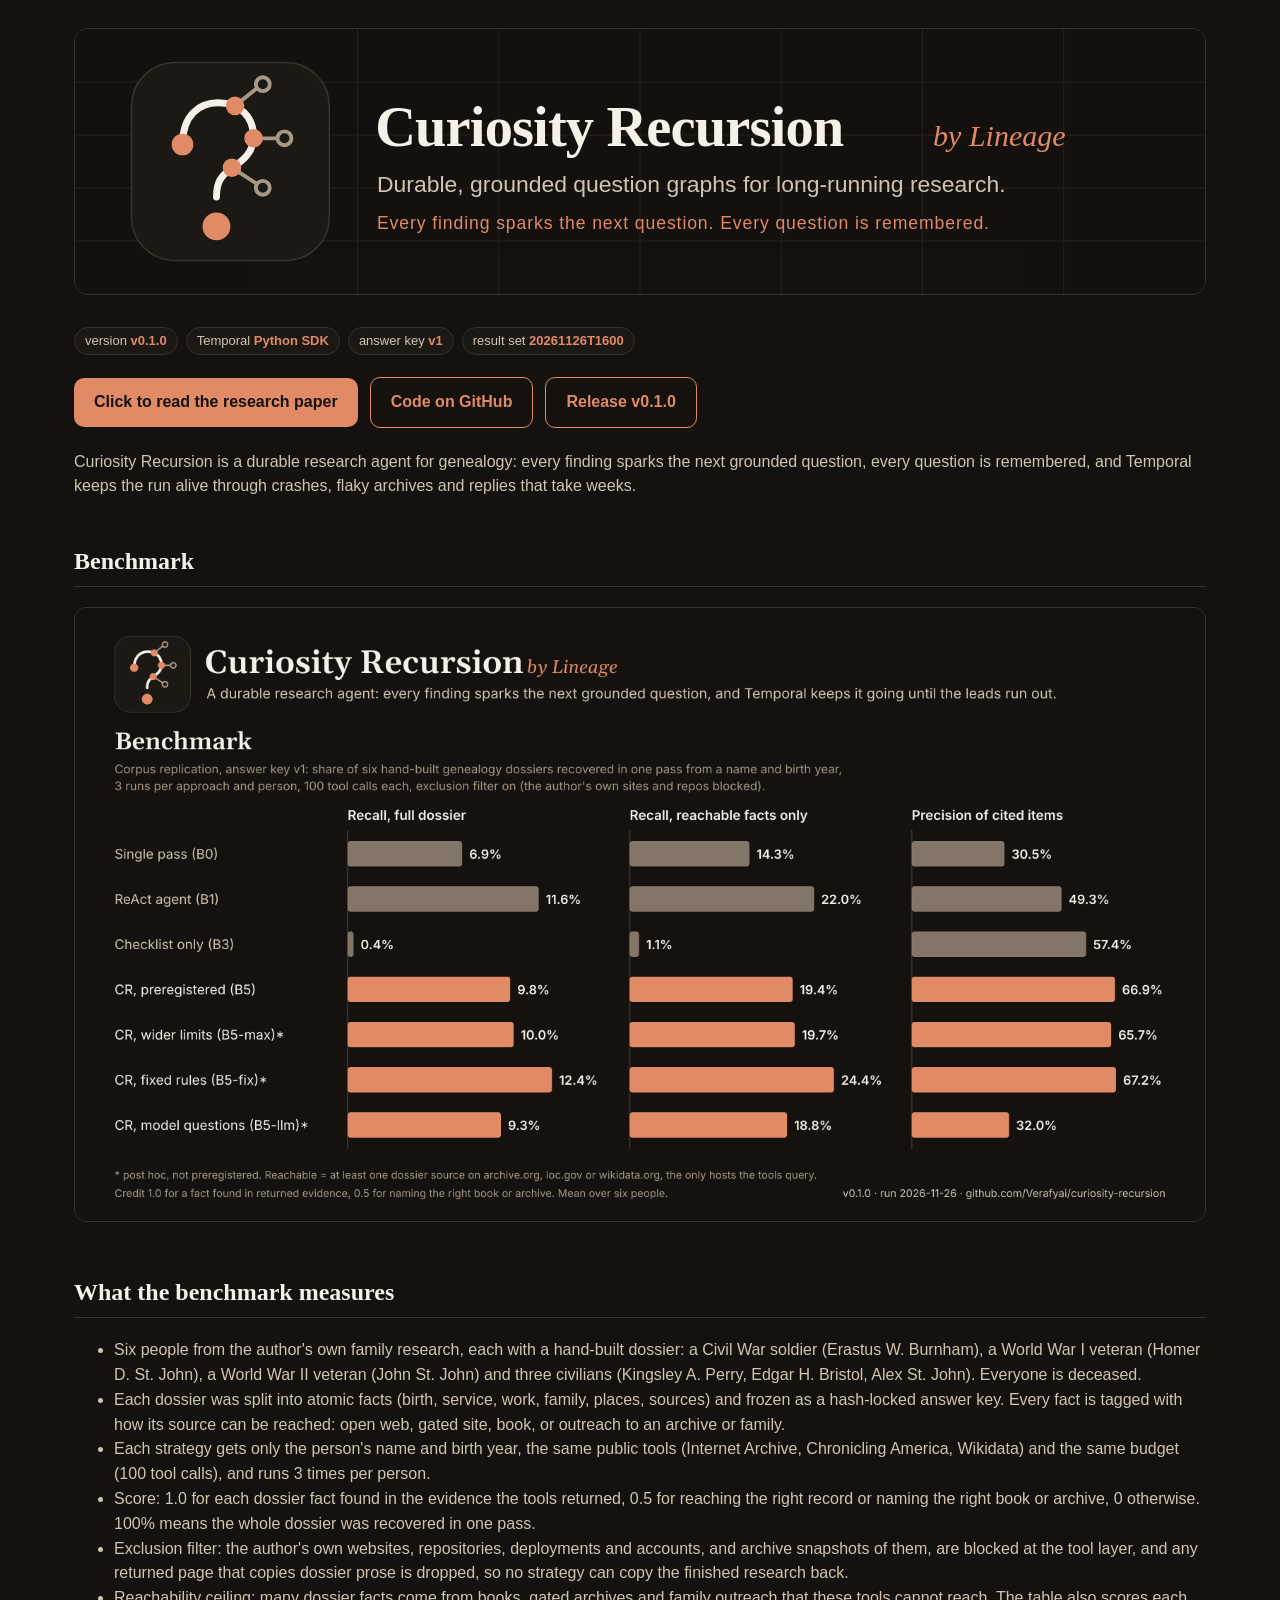
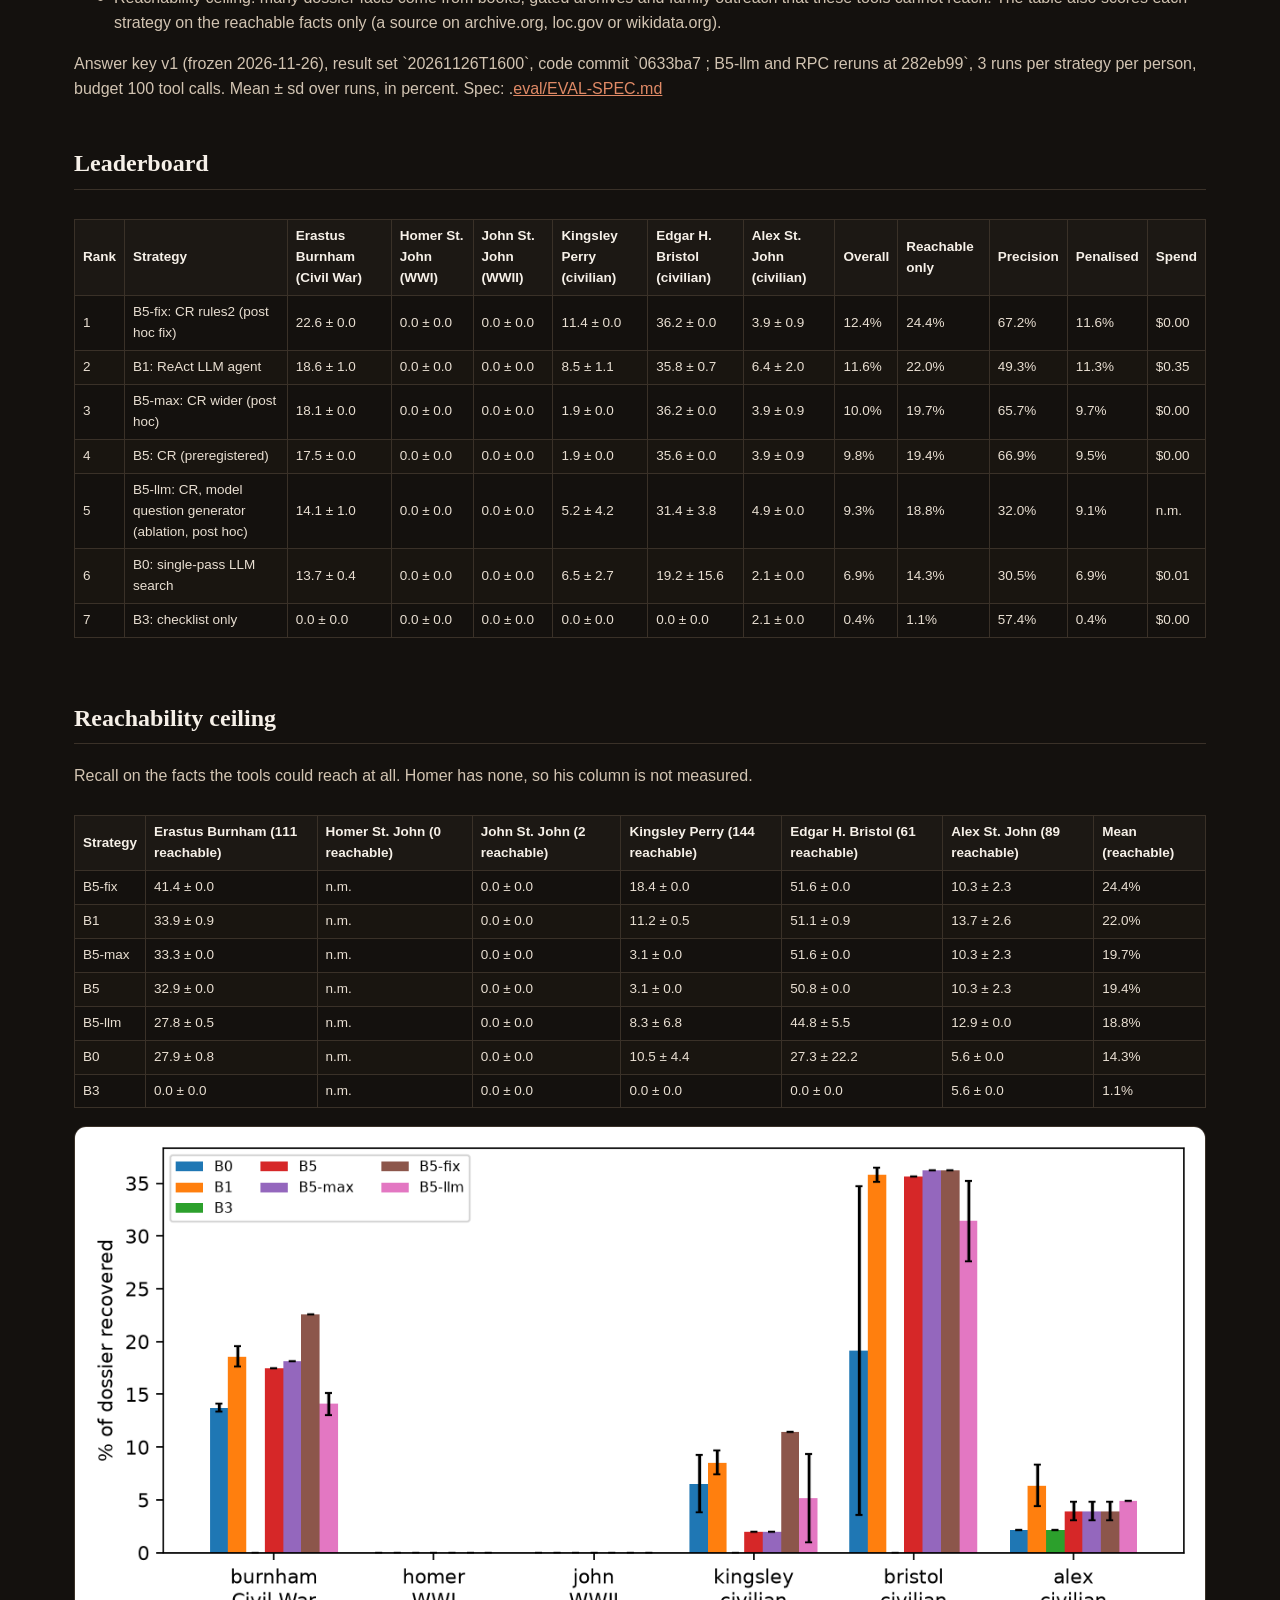
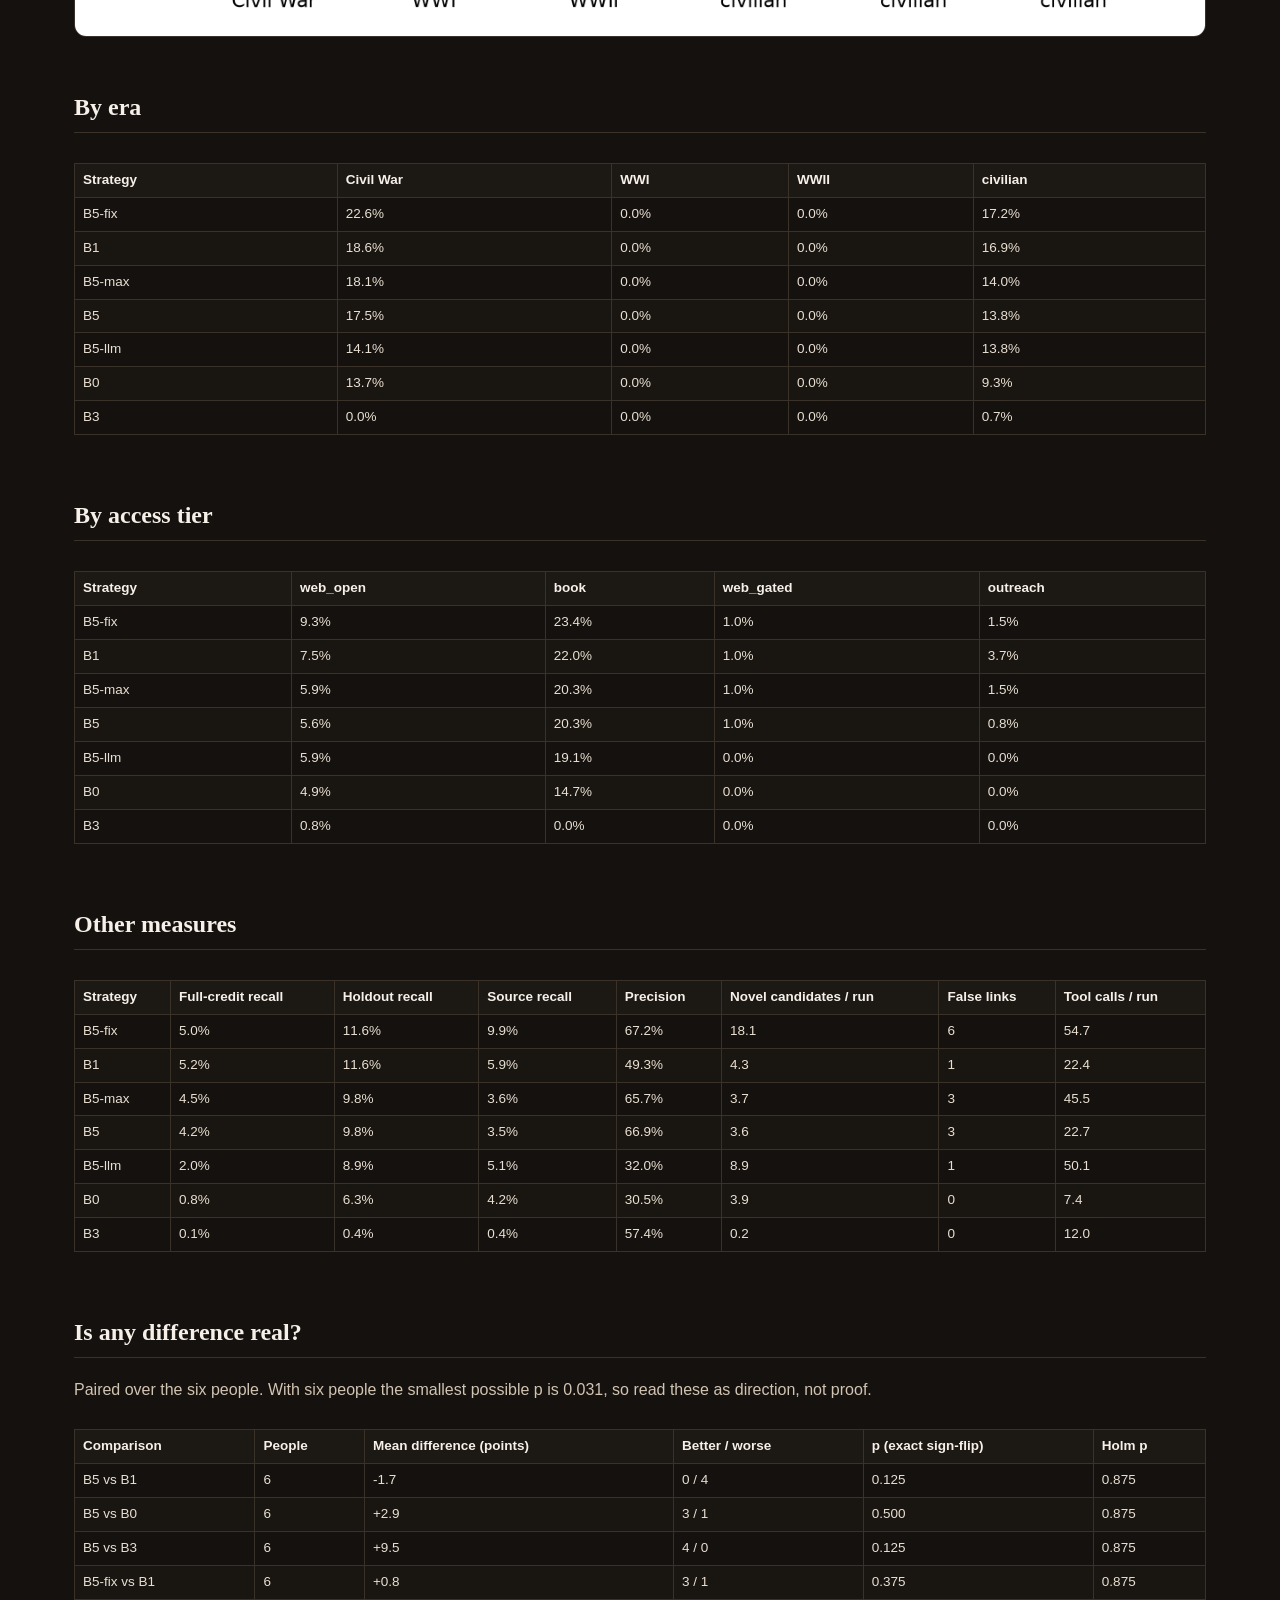
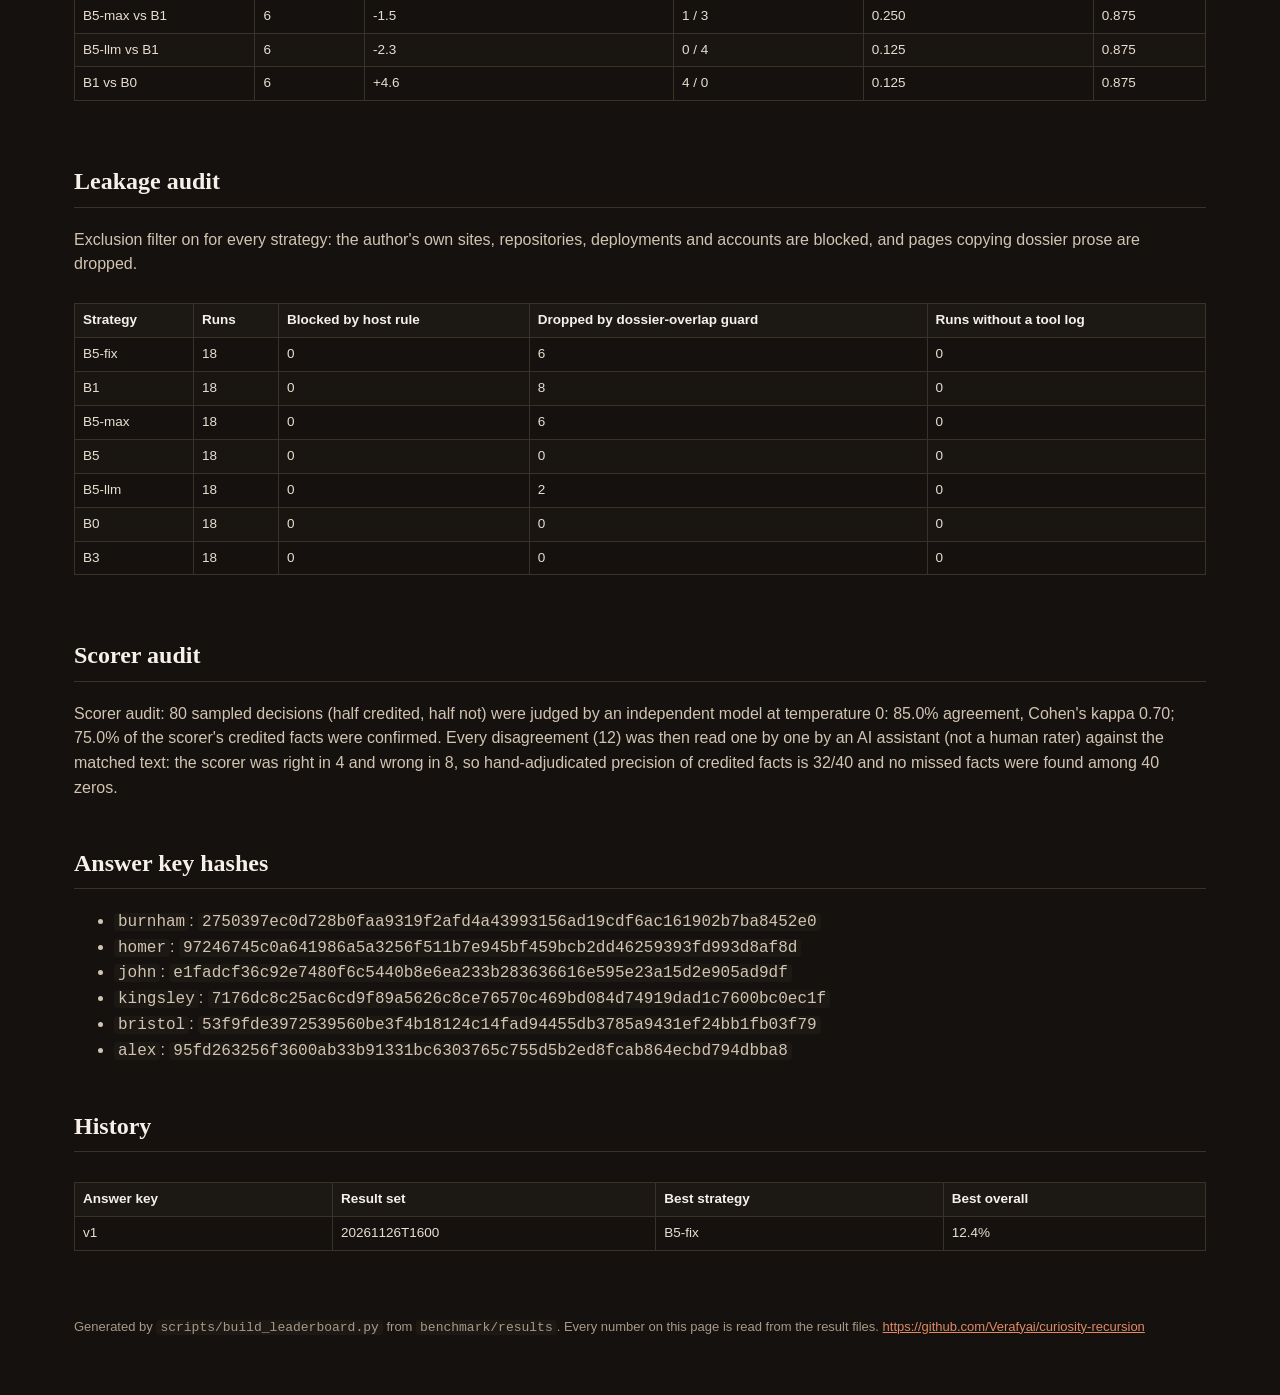
==== benchmark/index.html @ 4eb4b85d "v0.1.0: corpus replication benchmark, strategies, leaderboard with branded snapshot, paper v0.1.0 wi" ====
<!doctype html><html lang='en'><head><meta charset='utf-8'><meta name='viewport' content='width=device-width,initial-scale=1'><title>Curiosity Recursion by Lineage: benchmark v0.1.0</title><style>*{box-sizing:border-box}body{margin:0;font:16px/1.55 Inter,-apple-system,'Segoe UI',Helvetica,Arial,sans-serif;background:#14110e;color:#f6f0e8}.wrap{max-width:1180px;margin:0 auto;padding:0 24px 64px}header{padding:28px 0 8px}header img{width:100%;border-radius:14px;border:1px solid #3a3128}.badges{display:flex;gap:8px;flex-wrap:wrap;margin:16px 0}.badge{font-size:13px;padding:3px 10px;border-radius:999px;border:1px solid #3a3128;color:#d2c4b2;background:#1c1814}.badge b{color:#e08a66}.cta{display:inline-block;margin:6px 12px 6px 0;padding:12px 20px;border-radius:10px;background:#e08a66;color:#14110e;font-weight:700;text-decoration:none}.cta.alt{background:transparent;color:#e08a66;border:1px solid #e08a66}h1,h2{font-family:Georgia,'IBM Plex Serif',serif;font-weight:600}h2{margin-top:44px;border-bottom:1px solid #3a3128;padding-bottom:6px}a{color:#e08a66}p,li{color:#d2c4b2}table{border-collapse:collapse;width:100%;margin:10px 0 18px;font-size:13.5px}th,td{border:1px solid #3a3128;padding:6px 8px;text-align:left}th{background:#1c1814;color:#f6f0e8}td{color:#e9dfd2}tr:nth-child(even) td{background:#191510}img.full{width:100%;border-radius:12px;border:1px solid #3a3128;background:#fff}img.snap{width:100%;border-radius:12px;border:1px solid #3a3128}code{background:#1c1814;padding:0 4px;border-radius:4px}.scroll{overflow-x:auto}footer{margin-top:48px;color:#a89886;font-size:13px}</style></head><body><div class='wrap'><header><img src='../docs/images/banner.svg' alt='Curiosity Recursion by Lineage'></header><div class='badges'><span class='badge'>version <b>v0.1.0</b></span><span class='badge'>Temporal <b>Python SDK</b></span><span class='badge'>answer key <b>v1</b></span><span class='badge'>result set <b>20261126T1600</b></span></div><p><a class='cta' href='../paper/main.pdf'>Click to read the research paper</a><a class='cta alt' href='https://github.com/Verafyai/curiosity-recursion'>Code on GitHub</a><a class='cta alt' href='https://github.com/Verafyai/curiosity-recursion/releases/tag/v0.1.0'>Release v0.1.0</a></p><p>Curiosity Recursion is a durable research agent for genealogy: every finding sparks the next grounded question, every question is remembered, and Temporal keeps the run alive through crashes, flaky archives and replies that take weeks.</p><h2>Benchmark</h2><img class='snap' src='assets/snapshot.png' alt='Benchmark snapshot'><h2>What the benchmark measures</h2><ul><li>Six people from the author&#x27;s own family research, each with a hand-built dossier: a Civil War soldier (Erastus W. Burnham), a World War I veteran (Homer D. St. John), a World War II veteran (John St. John) and three civilians (Kingsley A. Perry, Edgar H. Bristol, Alex St. John). Everyone is deceased.</li><li>Each dossier was split into atomic facts (birth, service, work, family, places, sources) and frozen as a hash-locked answer key. Every fact is tagged with how its source can be reached: open web, gated site, book, or outreach to an archive or family.</li><li>Each strategy gets only the person&#x27;s name and birth year, the same public tools (Internet Archive, Chronicling America, Wikidata) and the same budget (100 tool calls), and runs 3 times per person.</li><li>Score: 1.0 for each dossier fact found in the evidence the tools returned, 0.5 for reaching the right record or naming the right book or archive, 0 otherwise. 100% means the whole dossier was recovered in one pass.</li><li>Exclusion filter: the author&#x27;s own websites, repositories, deployments and accounts, and archive snapshots of them, are blocked at the tool layer, and any returned page that copies dossier prose is dropped, so no strategy can copy the finished research back.</li><li>Reachability ceiling: many dossier facts come from books, gated archives and family outreach that these tools cannot reach. The table also scores each strategy on the reachable facts only (a source on archive.org, loc.gov or wikidata.org).</li></ul><p>Answer key v1 (frozen 2026-11-26), result set `20261126T1600`, code commit `0633ba7 ; B5-llm and RPC reruns at 282eb99`, 3 runs per strategy per person, budget 100 tool calls. Mean ± sd over runs, in percent. Spec: .<a href='https://github.com/Verafyai/curiosity-recursion/blob/master/eval/EVAL-SPEC.md'>eval/EVAL-SPEC.md</a></p><h2>Leaderboard</h2><div class='scroll'><table><thead><tr><th>Rank</th><th>Strategy</th><th>Erastus Burnham (Civil War)</th><th>Homer St. John (WWI)</th><th>John St. John (WWII)</th><th>Kingsley Perry (civilian)</th><th>Edgar H. Bristol (civilian)</th><th>Alex St. John (civilian)</th><th>Overall</th><th>Reachable only</th><th>Precision</th><th>Penalised</th><th>Spend</th></tr></thead><tbody><tr><td>1</td><td>B5-fix: CR rules2 (post hoc fix)</td><td>22.6 ± 0.0</td><td>0.0 ± 0.0</td><td>0.0 ± 0.0</td><td>11.4 ± 0.0</td><td>36.2 ± 0.0</td><td>3.9 ± 0.9</td><td>12.4%</td><td>24.4%</td><td>67.2%</td><td>11.6%</td><td>$0.00</td></tr><tr><td>2</td><td>B1: ReAct LLM agent</td><td>18.6 ± 1.0</td><td>0.0 ± 0.0</td><td>0.0 ± 0.0</td><td>8.5 ± 1.1</td><td>35.8 ± 0.7</td><td>6.4 ± 2.0</td><td>11.6%</td><td>22.0%</td><td>49.3%</td><td>11.3%</td><td>$0.35</td></tr><tr><td>3</td><td>B5-max: CR wider (post hoc)</td><td>18.1 ± 0.0</td><td>0.0 ± 0.0</td><td>0.0 ± 0.0</td><td>1.9 ± 0.0</td><td>36.2 ± 0.0</td><td>3.9 ± 0.9</td><td>10.0%</td><td>19.7%</td><td>65.7%</td><td>9.7%</td><td>$0.00</td></tr><tr><td>4</td><td>B5: CR (preregistered)</td><td>17.5 ± 0.0</td><td>0.0 ± 0.0</td><td>0.0 ± 0.0</td><td>1.9 ± 0.0</td><td>35.6 ± 0.0</td><td>3.9 ± 0.9</td><td>9.8%</td><td>19.4%</td><td>66.9%</td><td>9.5%</td><td>$0.00</td></tr><tr><td>5</td><td>B5-llm: CR, model question generator (ablation, post hoc)</td><td>14.1 ± 1.0</td><td>0.0 ± 0.0</td><td>0.0 ± 0.0</td><td>5.2 ± 4.2</td><td>31.4 ± 3.8</td><td>4.9 ± 0.0</td><td>9.3%</td><td>18.8%</td><td>32.0%</td><td>9.1%</td><td>n.m.</td></tr><tr><td>6</td><td>B0: single-pass LLM search</td><td>13.7 ± 0.4</td><td>0.0 ± 0.0</td><td>0.0 ± 0.0</td><td>6.5 ± 2.7</td><td>19.2 ± 15.6</td><td>2.1 ± 0.0</td><td>6.9%</td><td>14.3%</td><td>30.5%</td><td>6.9%</td><td>$0.01</td></tr><tr><td>7</td><td>B3: checklist only</td><td>0.0 ± 0.0</td><td>0.0 ± 0.0</td><td>0.0 ± 0.0</td><td>0.0 ± 0.0</td><td>0.0 ± 0.0</td><td>2.1 ± 0.0</td><td>0.4%</td><td>1.1%</td><td>57.4%</td><td>0.4%</td><td>$0.00</td></tr></tbody></table></div><h2>Reachability ceiling</h2><p>Recall on the facts the tools could reach at all. Homer has none, so his column is not measured.</p><div class='scroll'><table><thead><tr><th>Strategy</th><th>Erastus Burnham (111 reachable)</th><th>Homer St. John (0 reachable)</th><th>John St. John (2 reachable)</th><th>Kingsley Perry (144 reachable)</th><th>Edgar H. Bristol (61 reachable)</th><th>Alex St. John (89 reachable)</th><th>Mean (reachable)</th></tr></thead><tbody><tr><td>B5-fix</td><td>41.4 ± 0.0</td><td>n.m.</td><td>0.0 ± 0.0</td><td>18.4 ± 0.0</td><td>51.6 ± 0.0</td><td>10.3 ± 2.3</td><td>24.4%</td></tr><tr><td>B1</td><td>33.9 ± 0.9</td><td>n.m.</td><td>0.0 ± 0.0</td><td>11.2 ± 0.5</td><td>51.1 ± 0.9</td><td>13.7 ± 2.6</td><td>22.0%</td></tr><tr><td>B5-max</td><td>33.3 ± 0.0</td><td>n.m.</td><td>0.0 ± 0.0</td><td>3.1 ± 0.0</td><td>51.6 ± 0.0</td><td>10.3 ± 2.3</td><td>19.7%</td></tr><tr><td>B5</td><td>32.9 ± 0.0</td><td>n.m.</td><td>0.0 ± 0.0</td><td>3.1 ± 0.0</td><td>50.8 ± 0.0</td><td>10.3 ± 2.3</td><td>19.4%</td></tr><tr><td>B5-llm</td><td>27.8 ± 0.5</td><td>n.m.</td><td>0.0 ± 0.0</td><td>8.3 ± 6.8</td><td>44.8 ± 5.5</td><td>12.9 ± 0.0</td><td>18.8%</td></tr><tr><td>B0</td><td>27.9 ± 0.8</td><td>n.m.</td><td>0.0 ± 0.0</td><td>10.5 ± 4.4</td><td>27.3 ± 22.2</td><td>5.6 ± 0.0</td><td>14.3%</td></tr><tr><td>B3</td><td>0.0 ± 0.0</td><td>n.m.</td><td>0.0 ± 0.0</td><td>0.0 ± 0.0</td><td>0.0 ± 0.0</td><td>5.6 ± 0.0</td><td>1.1%</td></tr></tbody></table></div><img class='full' src='assets/corpus-recall.png' alt='recall per person'><h2>By era</h2><div class='scroll'><table><thead><tr><th>Strategy</th><th>Civil War</th><th>WWI</th><th>WWII</th><th>civilian</th></tr></thead><tbody><tr><td>B5-fix</td><td>22.6%</td><td>0.0%</td><td>0.0%</td><td>17.2%</td></tr><tr><td>B1</td><td>18.6%</td><td>0.0%</td><td>0.0%</td><td>16.9%</td></tr><tr><td>B5-max</td><td>18.1%</td><td>0.0%</td><td>0.0%</td><td>14.0%</td></tr><tr><td>B5</td><td>17.5%</td><td>0.0%</td><td>0.0%</td><td>13.8%</td></tr><tr><td>B5-llm</td><td>14.1%</td><td>0.0%</td><td>0.0%</td><td>13.8%</td></tr><tr><td>B0</td><td>13.7%</td><td>0.0%</td><td>0.0%</td><td>9.3%</td></tr><tr><td>B3</td><td>0.0%</td><td>0.0%</td><td>0.0%</td><td>0.7%</td></tr></tbody></table></div><h2>By access tier</h2><div class='scroll'><table><thead><tr><th>Strategy</th><th>web_open</th><th>book</th><th>web_gated</th><th>outreach</th></tr></thead><tbody><tr><td>B5-fix</td><td>9.3%</td><td>23.4%</td><td>1.0%</td><td>1.5%</td></tr><tr><td>B1</td><td>7.5%</td><td>22.0%</td><td>1.0%</td><td>3.7%</td></tr><tr><td>B5-max</td><td>5.9%</td><td>20.3%</td><td>1.0%</td><td>1.5%</td></tr><tr><td>B5</td><td>5.6%</td><td>20.3%</td><td>1.0%</td><td>0.8%</td></tr><tr><td>B5-llm</td><td>5.9%</td><td>19.1%</td><td>0.0%</td><td>0.0%</td></tr><tr><td>B0</td><td>4.9%</td><td>14.7%</td><td>0.0%</td><td>0.0%</td></tr><tr><td>B3</td><td>0.8%</td><td>0.0%</td><td>0.0%</td><td>0.0%</td></tr></tbody></table></div><h2>Other measures</h2><div class='scroll'><table><thead><tr><th>Strategy</th><th>Full-credit recall</th><th>Holdout recall</th><th>Source recall</th><th>Precision</th><th>Novel candidates / run</th><th>False links</th><th>Tool calls / run</th></tr></thead><tbody><tr><td>B5-fix</td><td>5.0%</td><td>11.6%</td><td>9.9%</td><td>67.2%</td><td>18.1</td><td>6</td><td>54.7</td></tr><tr><td>B1</td><td>5.2%</td><td>11.6%</td><td>5.9%</td><td>49.3%</td><td>4.3</td><td>1</td><td>22.4</td></tr><tr><td>B5-max</td><td>4.5%</td><td>9.8%</td><td>3.6%</td><td>65.7%</td><td>3.7</td><td>3</td><td>45.5</td></tr><tr><td>B5</td><td>4.2%</td><td>9.8%</td><td>3.5%</td><td>66.9%</td><td>3.6</td><td>3</td><td>22.7</td></tr><tr><td>B5-llm</td><td>2.0%</td><td>8.9%</td><td>5.1%</td><td>32.0%</td><td>8.9</td><td>1</td><td>50.1</td></tr><tr><td>B0</td><td>0.8%</td><td>6.3%</td><td>4.2%</td><td>30.5%</td><td>3.9</td><td>0</td><td>7.4</td></tr><tr><td>B3</td><td>0.1%</td><td>0.4%</td><td>0.4%</td><td>57.4%</td><td>0.2</td><td>0</td><td>12.0</td></tr></tbody></table></div><h2>Is any difference real?</h2><p>Paired over the six people. With six people the smallest possible p is 0.031, so read these as direction, not proof.</p><div class='scroll'><table><thead><tr><th>Comparison</th><th>People</th><th>Mean difference (points)</th><th>Better / worse</th><th>p (exact sign-flip)</th><th>Holm p</th></tr></thead><tbody><tr><td>B5 vs B1</td><td>6</td><td>-1.7</td><td>0 / 4</td><td>0.125</td><td>0.875</td></tr><tr><td>B5 vs B0</td><td>6</td><td>+2.9</td><td>3 / 1</td><td>0.500</td><td>0.875</td></tr><tr><td>B5 vs B3</td><td>6</td><td>+9.5</td><td>4 / 0</td><td>0.125</td><td>0.875</td></tr><tr><td>B5-fix vs B1</td><td>6</td><td>+0.8</td><td>3 / 1</td><td>0.375</td><td>0.875</td></tr><tr><td>B5-max vs B1</td><td>6</td><td>-1.5</td><td>1 / 3</td><td>0.250</td><td>0.875</td></tr><tr><td>B5-llm vs B1</td><td>6</td><td>-2.3</td><td>0 / 4</td><td>0.125</td><td>0.875</td></tr><tr><td>B1 vs B0</td><td>6</td><td>+4.6</td><td>4 / 0</td><td>0.125</td><td>0.875</td></tr></tbody></table></div><h2>Leakage audit</h2><p>Exclusion filter on for every strategy: the author's own sites, repositories, deployments and accounts are blocked, and pages copying dossier prose are dropped.</p><div class='scroll'><table><thead><tr><th>Strategy</th><th>Runs</th><th>Blocked by host rule</th><th>Dropped by dossier-overlap guard</th><th>Runs without a tool log</th></tr></thead><tbody><tr><td>B5-fix</td><td>18</td><td>0</td><td>6</td><td>0</td></tr><tr><td>B1</td><td>18</td><td>0</td><td>8</td><td>0</td></tr><tr><td>B5-max</td><td>18</td><td>0</td><td>6</td><td>0</td></tr><tr><td>B5</td><td>18</td><td>0</td><td>0</td><td>0</td></tr><tr><td>B5-llm</td><td>18</td><td>0</td><td>2</td><td>0</td></tr><tr><td>B0</td><td>18</td><td>0</td><td>0</td><td>0</td></tr><tr><td>B3</td><td>18</td><td>0</td><td>0</td><td>0</td></tr></tbody></table></div><h2>Scorer audit</h2><p>Scorer audit: 80 sampled decisions (half credited, half not) were judged by an independent model at temperature 0: 85.0% agreement, Cohen&#x27;s kappa 0.70; 75.0% of the scorer&#x27;s credited facts were confirmed. Every disagreement (12) was then read one by one by an AI assistant (not a human rater) against the matched text: the scorer was right in 4 and wrong in 8, so hand-adjudicated precision of credited facts is 32/40 and no missed facts were found among 40 zeros.</p><h2>Answer key hashes</h2><ul><li><code>burnham</code>: <code>2750397ec0d728b0faa9319f2afd4a43993156ad19cdf6ac161902b7ba8452e0</code></li><li><code>homer</code>: <code>97246745c0a641986a5a3256f511b7e945bf459bcb2dd46259393fd993d8af8d</code></li><li><code>john</code>: <code>e1fadcf36c92e7480f6c5440b8e6ea233b283636616e595e23a15d2e905ad9df</code></li><li><code>kingsley</code>: <code>7176dc8c25ac6cd9f89a5626c8ce76570c469bd084d74919dad1c7600bc0ec1f</code></li><li><code>bristol</code>: <code>53f9fde3972539560be3f4b18124c14fad94455db3785a9431ef24bb1fb03f79</code></li><li><code>alex</code>: <code>95fd263256f3600ab33b91331bc6303765c755d5b2ed8fcab864ecbd794dbba8</code></li></ul><h2>History</h2><div class='scroll'><table><thead><tr><th>Answer key</th><th>Result set</th><th>Best strategy</th><th>Best overall</th></tr></thead><tbody><tr><td>v1</td><td>20261126T1600</td><td>B5-fix</td><td>12.4%</td></tr></tbody></table></div><footer>Generated by <code>scripts/build_leaderboard.py</code> from <code>benchmark/results</code>. Every number on this page is read from the result files. <a href='https://github.com/Verafyai/curiosity-recursion'>https://github.com/Verafyai/curiosity-recursion</a></footer></div></body></html>
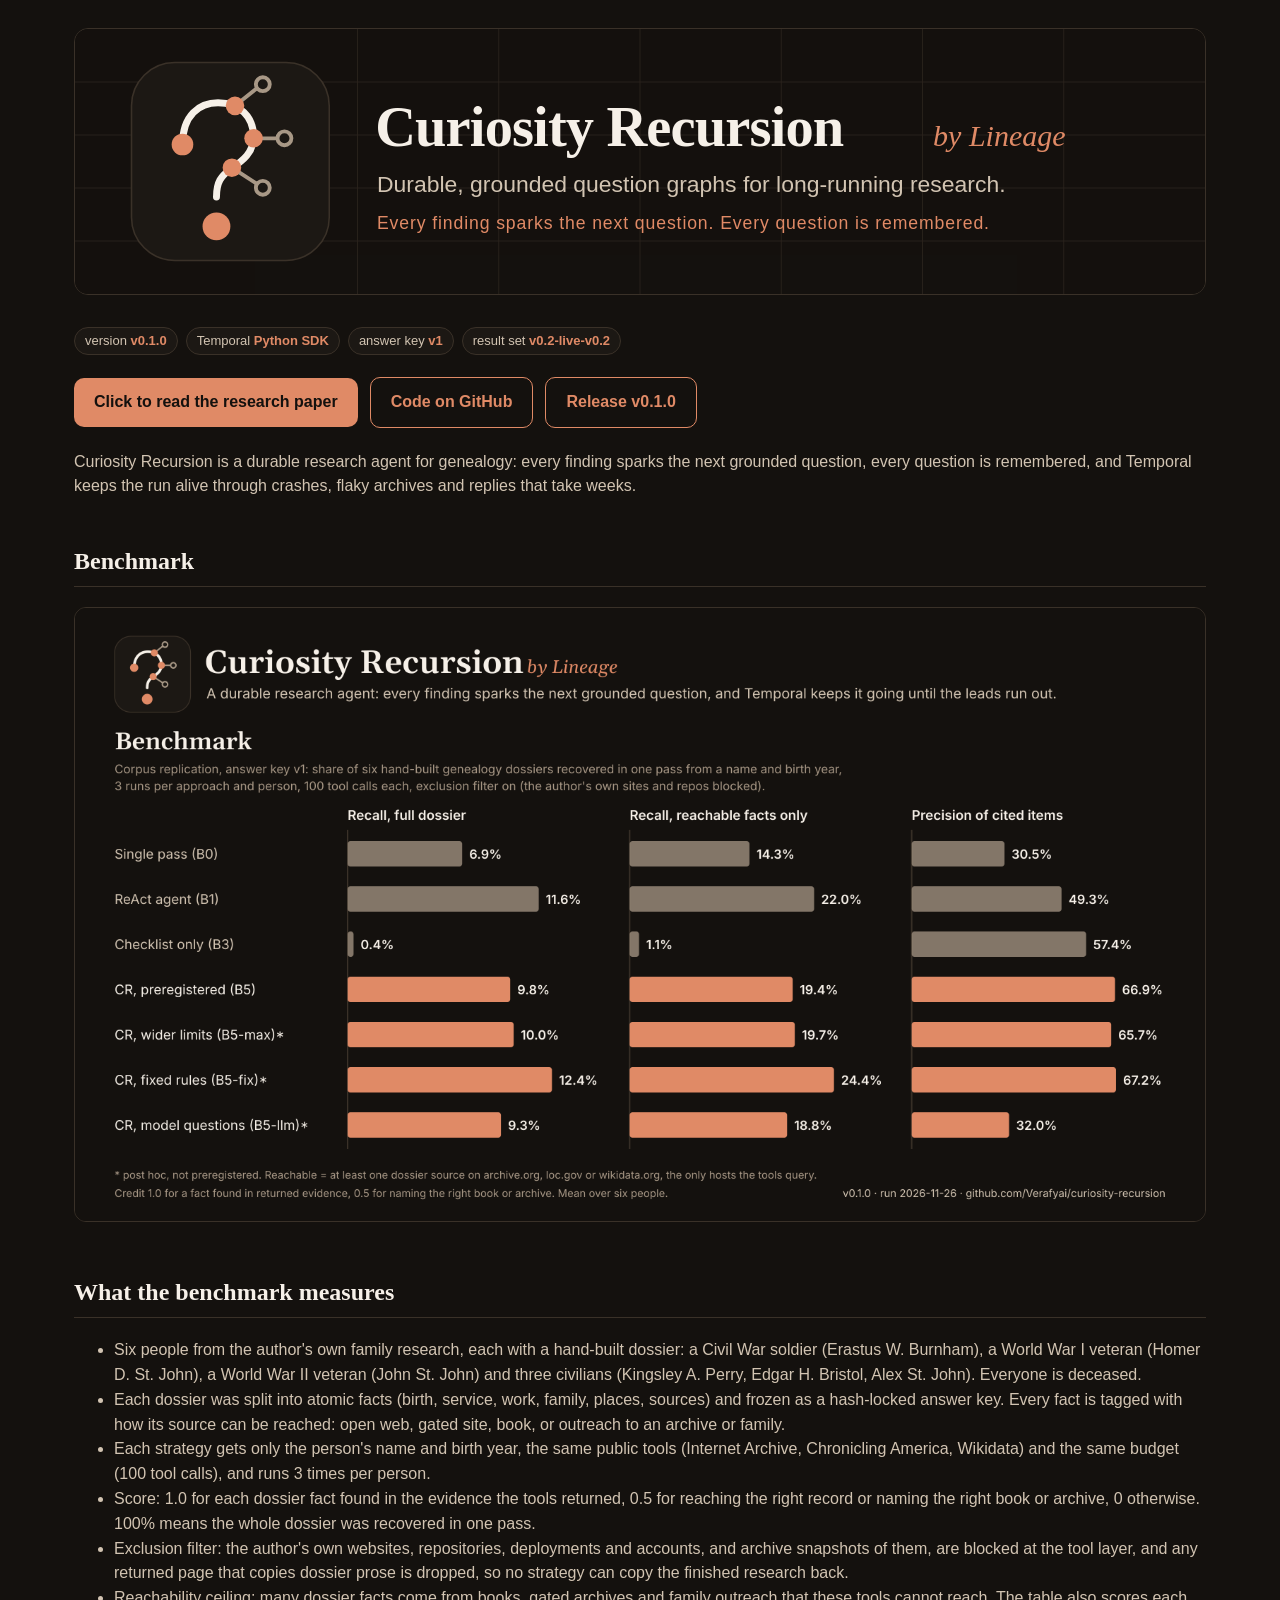
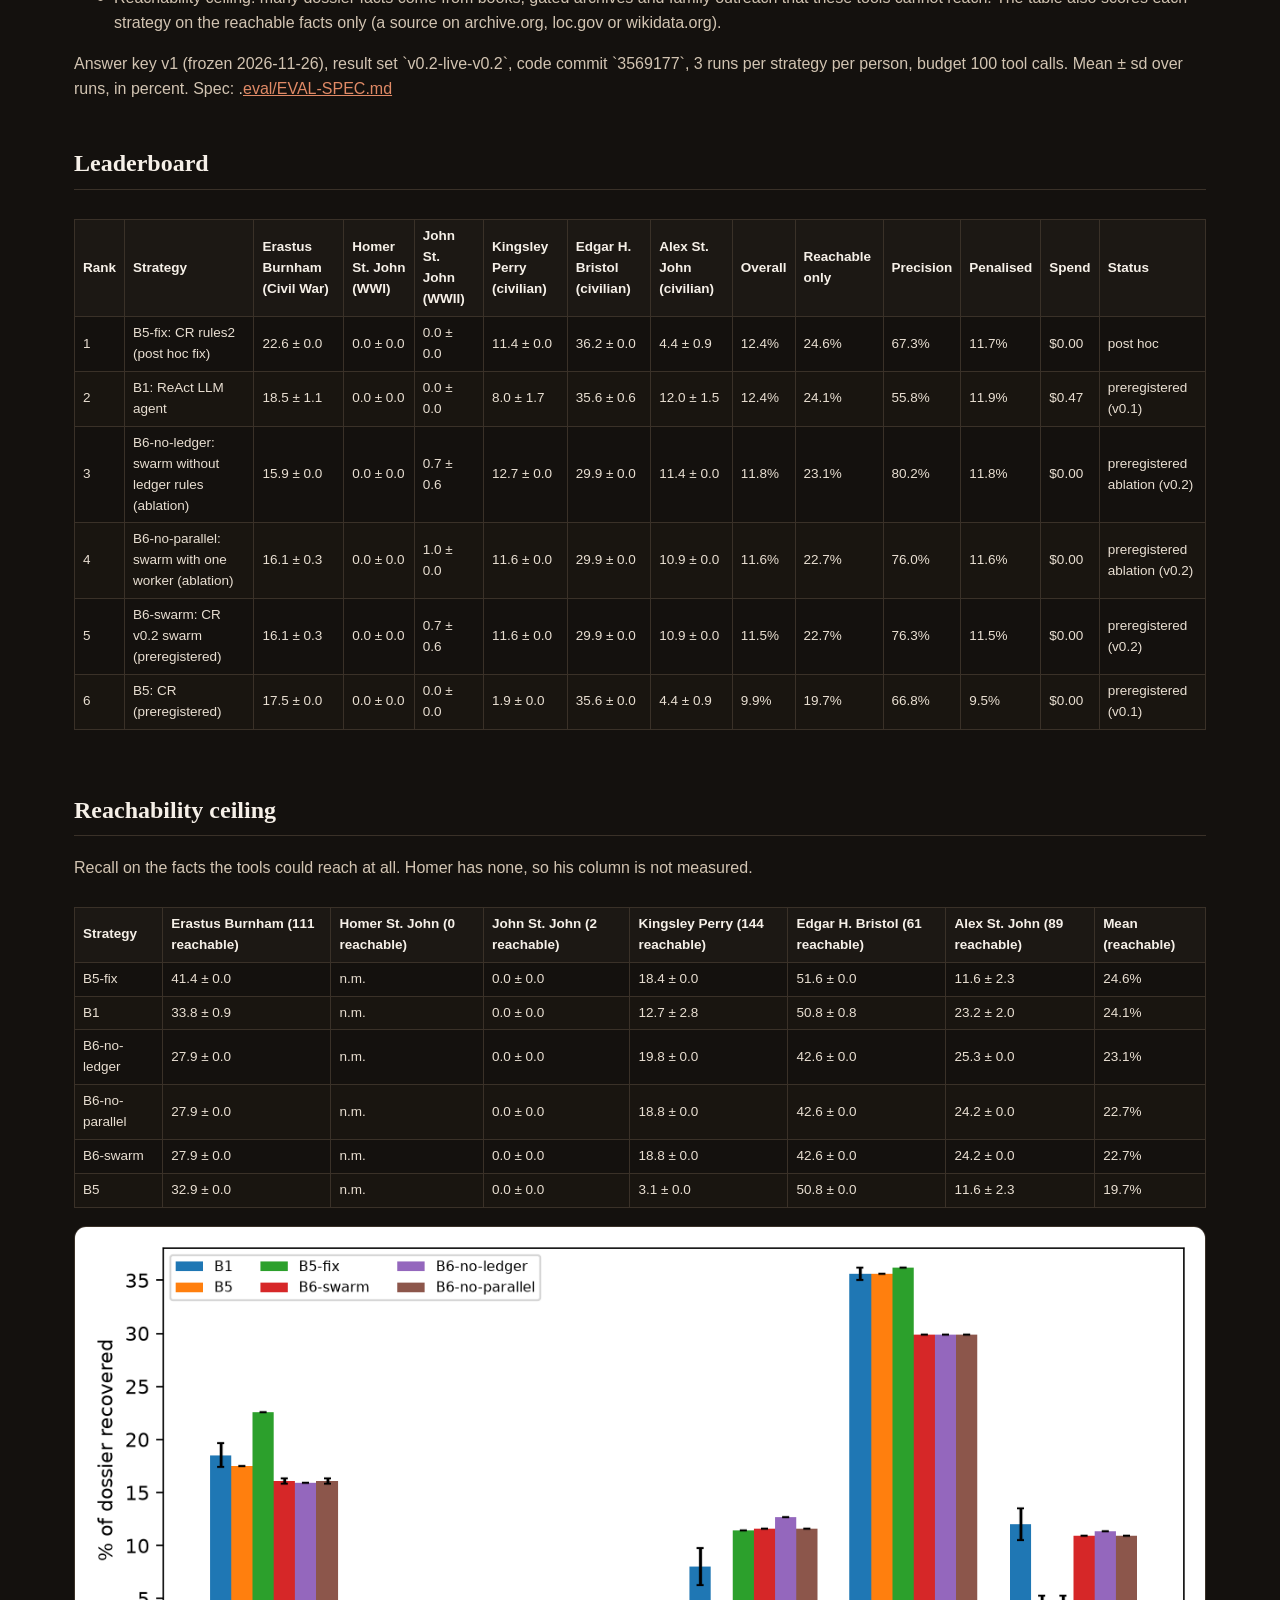
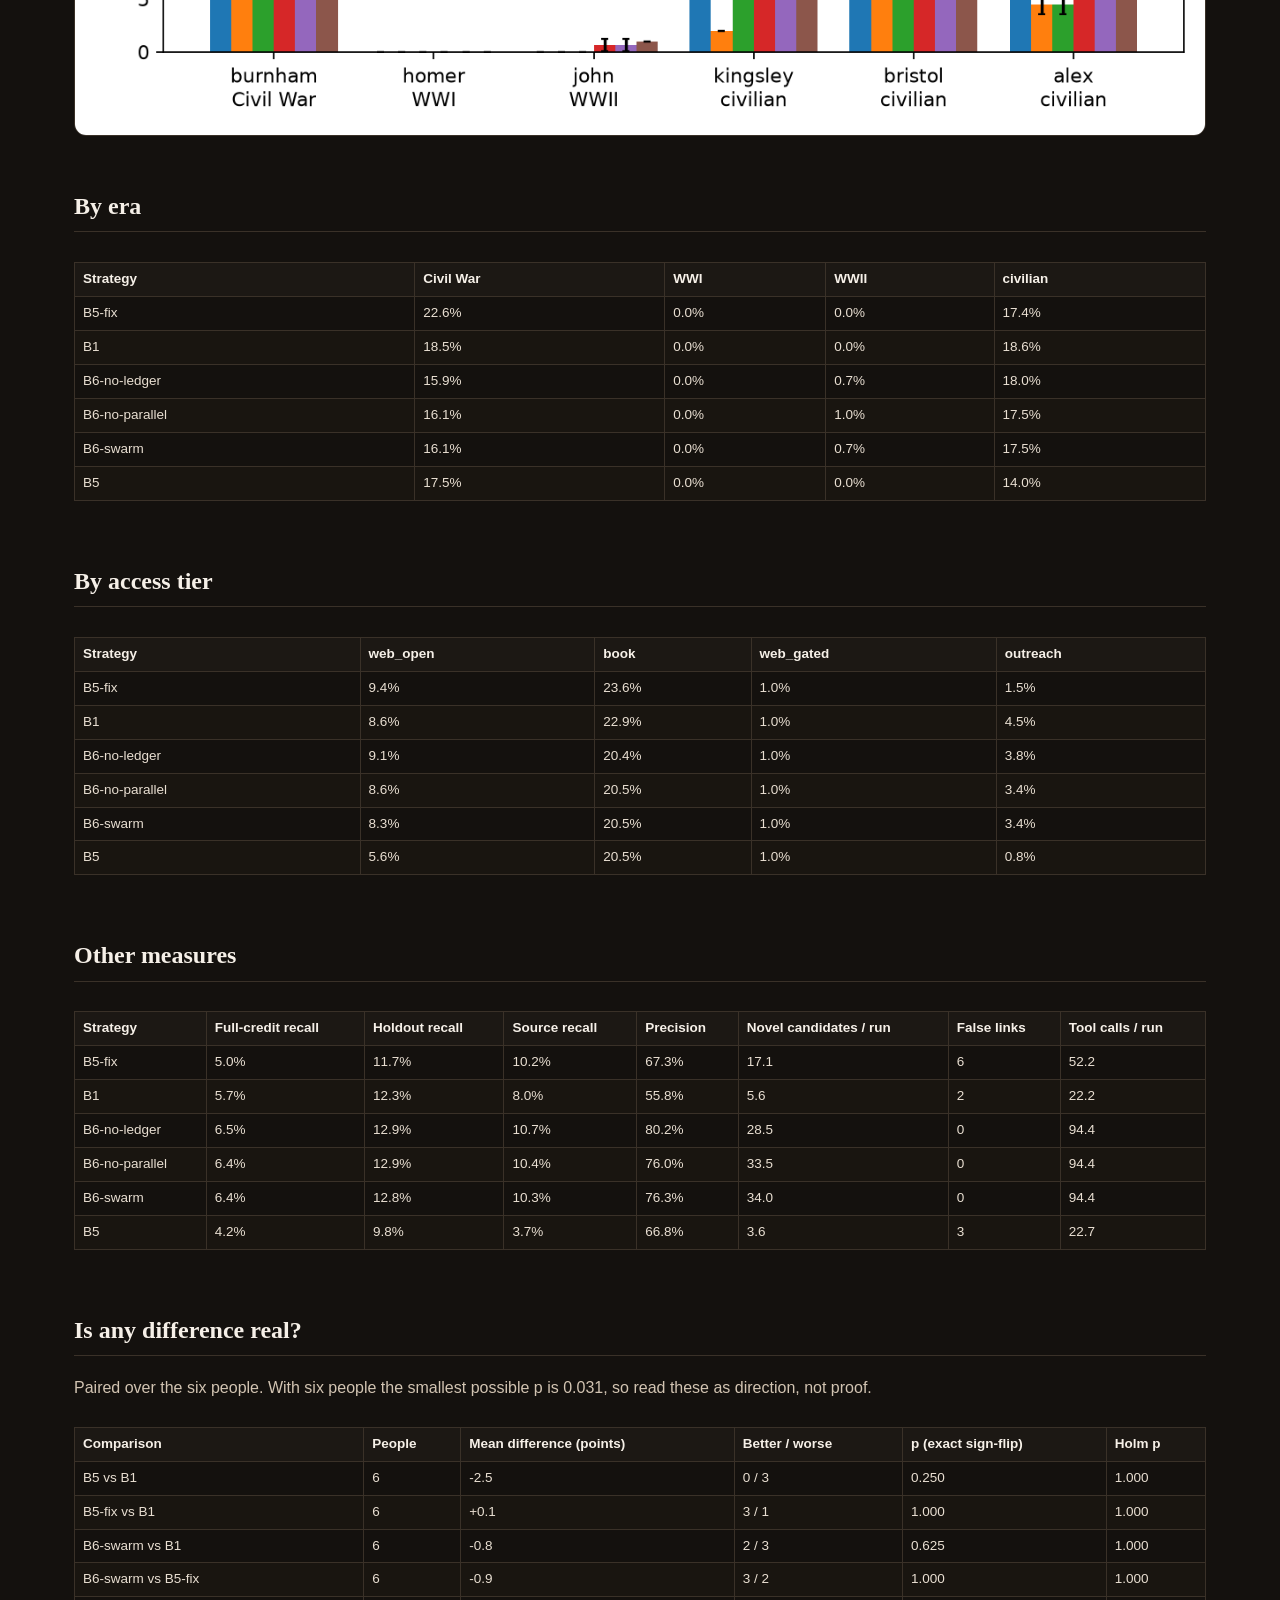
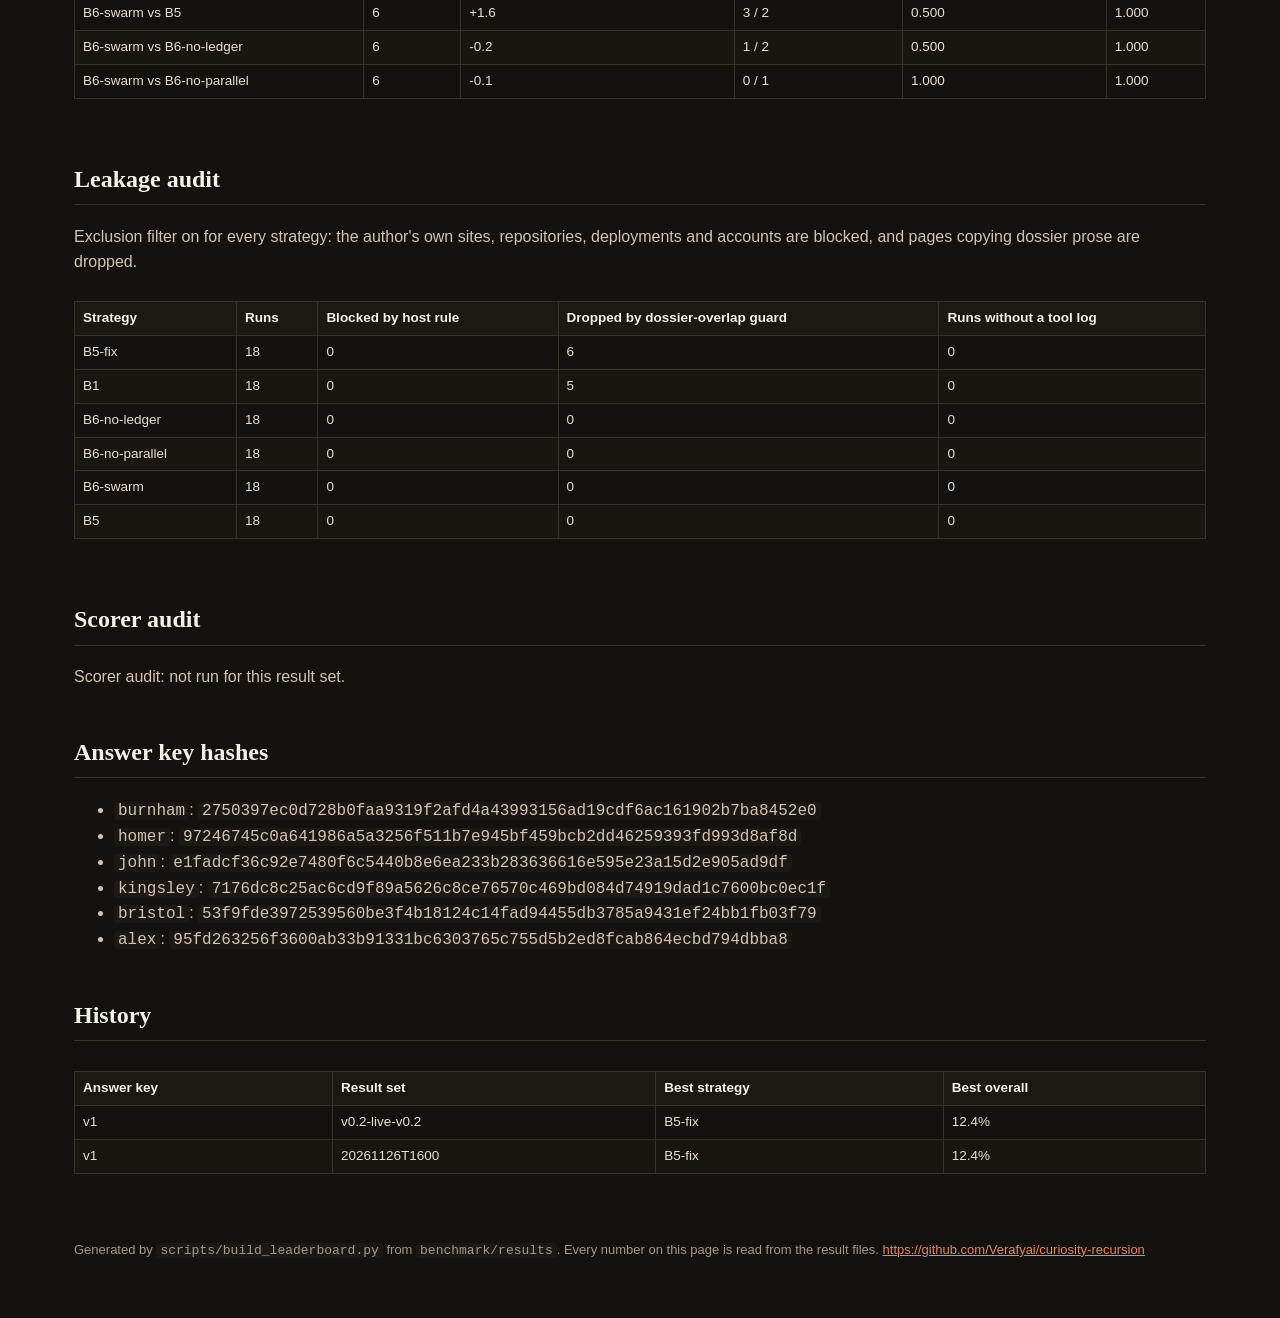
==== commit 355cbaff: "paper v0.2.0: preregistered v0.2 swarm results, generated tables, recall-vs-calls and search-graph f" ====
--- a/benchmark/index.html
+++ b/benchmark/index.html
@@ -1 +1 @@
-<!doctype html><html lang='en'><head><meta charset='utf-8'><meta name='viewport' content='width=device-width,initial-scale=1'><title>Curiosity Recursion by Lineage: benchmark v0.1.0</title><style>*{box-sizing:border-box}body{margin:0;font:16px/1.55 Inter,-apple-system,'Segoe UI',Helvetica,Arial,sans-serif;background:#14110e;color:#f6f0e8}.wrap{max-width:1180px;margin:0 auto;padding:0 24px 64px}header{padding:28px 0 8px}header img{width:100%;border-radius:14px;border:1px solid #3a3128}.badges{display:flex;gap:8px;flex-wrap:wrap;margin:16px 0}.badge{font-size:13px;padding:3px 10px;border-radius:999px;border:1px solid #3a3128;color:#d2c4b2;background:#1c1814}.badge b{color:#e08a66}.cta{display:inline-block;margin:6px 12px 6px 0;padding:12px 20px;border-radius:10px;background:#e08a66;color:#14110e;font-weight:700;text-decoration:none}.cta.alt{background:transparent;color:#e08a66;border:1px solid #e08a66}h1,h2{font-family:Georgia,'IBM Plex Serif',serif;font-weight:600}h2{margin-top:44px;border-bottom:1px solid #3a3128;padding-bottom:6px}a{color:#e08a66}p,li{color:#d2c4b2}table{border-collapse:collapse;width:100%;margin:10px 0 18px;font-size:13.5px}th,td{border:1px solid #3a3128;padding:6px 8px;text-align:left}th{background:#1c1814;color:#f6f0e8}td{color:#e9dfd2}tr:nth-child(even) td{background:#191510}img.full{width:100%;border-radius:12px;border:1px solid #3a3128;background:#fff}img.snap{width:100%;border-radius:12px;border:1px solid #3a3128}code{background:#1c1814;padding:0 4px;border-radius:4px}.scroll{overflow-x:auto}footer{margin-top:48px;color:#a89886;font-size:13px}</style></head><body><div class='wrap'><header><img src='../docs/images/banner.svg' alt='Curiosity Recursion by Lineage'></header><div class='badges'><span class='badge'>version <b>v0.1.0</b></span><span class='badge'>Temporal <b>Python SDK</b></span><span class='badge'>answer key <b>v1</b></span><span class='badge'>result set <b>20261126T1600</b></span></div><p><a class='cta' href='../paper/main.pdf'>Click to read the research paper</a><a class='cta alt' href='https://github.com/Verafyai/curiosity-recursion'>Code on GitHub</a><a class='cta alt' href='https://github.com/Verafyai/curiosity-recursion/releases/tag/v0.1.0'>Release v0.1.0</a></p><p>Curiosity Recursion is a durable research agent for genealogy: every finding sparks the next grounded question, every question is remembered, and Temporal keeps the run alive through crashes, flaky archives and replies that take weeks.</p><h2>Benchmark</h2><img class='snap' src='assets/snapshot.png' alt='Benchmark snapshot'><h2>What the benchmark measures</h2><ul><li>Six people from the author&#x27;s own family research, each with a hand-built dossier: a Civil War soldier (Erastus W. Burnham), a World War I veteran (Homer D. St. John), a World War II veteran (John St. John) and three civilians (Kingsley A. Perry, Edgar H. Bristol, Alex St. John). Everyone is deceased.</li><li>Each dossier was split into atomic facts (birth, service, work, family, places, sources) and frozen as a hash-locked answer key. Every fact is tagged with how its source can be reached: open web, gated site, book, or outreach to an archive or family.</li><li>Each strategy gets only the person&#x27;s name and birth year, the same public tools (Internet Archive, Chronicling America, Wikidata) and the same budget (100 tool calls), and runs 3 times per person.</li><li>Score: 1.0 for each dossier fact found in the evidence the tools returned, 0.5 for reaching the right record or naming the right book or archive, 0 otherwise. 100% means the whole dossier was recovered in one pass.</li><li>Exclusion filter: the author&#x27;s own websites, repositories, deployments and accounts, and archive snapshots of them, are blocked at the tool layer, and any returned page that copies dossier prose is dropped, so no strategy can copy the finished research back.</li><li>Reachability ceiling: many dossier facts come from books, gated archives and family outreach that these tools cannot reach. The table also scores each strategy on the reachable facts only (a source on archive.org, loc.gov or wikidata.org).</li></ul><p>Answer key v1 (frozen 2026-11-26), result set `20261126T1600`, code commit `0633ba7 ; B5-llm and RPC reruns at 282eb99`, 3 runs per strategy per person, budget 100 tool calls. Mean ± sd over runs, in percent. Spec: .<a href='https://github.com/Verafyai/curiosity-recursion/blob/master/eval/EVAL-SPEC.md'>eval/EVAL-SPEC.md</a></p><h2>Leaderboard</h2><div class='scroll'><table><thead><tr><th>Rank</th><th>Strategy</th><th>Erastus Burnham (Civil War)</th><th>Homer St. John (WWI)</th><th>John St. John (WWII)</th><th>Kingsley Perry (civilian)</th><th>Edgar H. Bristol (civilian)</th><th>Alex St. John (civilian)</th><th>Overall</th><th>Reachable only</th><th>Precision</th><th>Penalised</th><th>Spend</th></tr></thead><tbody><tr><td>1</td><td>B5-fix: CR rules2 (post hoc fix)</td><td>22.6 ± 0.0</td><td>0.0 ± 0.0</td><td>0.0 ± 0.0</td><td>11.4 ± 0.0</td><td>36.2 ± 0.0</td><td>3.9 ± 0.9</td><td>12.4%</td><td>24.4%</td><td>67.2%</td><td>11.6%</td><td>$0.00</td></tr><tr><td>2</td><td>B1: ReAct LLM agent</td><td>18.6 ± 1.0</td><td>0.0 ± 0.0</td><td>0.0 ± 0.0</td><td>8.5 ± 1.1</td><td>35.8 ± 0.7</td><td>6.4 ± 2.0</td><td>11.6%</td><td>22.0%</td><td>49.3%</td><td>11.3%</td><td>$0.35</td></tr><tr><td>3</td><td>B5-max: CR wider (post hoc)</td><td>18.1 ± 0.0</td><td>0.0 ± 0.0</td><td>0.0 ± 0.0</td><td>1.9 ± 0.0</td><td>36.2 ± 0.0</td><td>3.9 ± 0.9</td><td>10.0%</td><td>19.7%</td><td>65.7%</td><td>9.7%</td><td>$0.00</td></tr><tr><td>4</td><td>B5: CR (preregistered)</td><td>17.5 ± 0.0</td><td>0.0 ± 0.0</td><td>0.0 ± 0.0</td><td>1.9 ± 0.0</td><td>35.6 ± 0.0</td><td>3.9 ± 0.9</td><td>9.8%</td><td>19.4%</td><td>66.9%</td><td>9.5%</td><td>$0.00</td></tr><tr><td>5</td><td>B5-llm: CR, model question generator (ablation, post hoc)</td><td>14.1 ± 1.0</td><td>0.0 ± 0.0</td><td>0.0 ± 0.0</td><td>5.2 ± 4.2</td><td>31.4 ± 3.8</td><td>4.9 ± 0.0</td><td>9.3%</td><td>18.8%</td><td>32.0%</td><td>9.1%</td><td>n.m.</td></tr><tr><td>6</td><td>B0: single-pass LLM search</td><td>13.7 ± 0.4</td><td>0.0 ± 0.0</td><td>0.0 ± 0.0</td><td>6.5 ± 2.7</td><td>19.2 ± 15.6</td><td>2.1 ± 0.0</td><td>6.9%</td><td>14.3%</td><td>30.5%</td><td>6.9%</td><td>$0.01</td></tr><tr><td>7</td><td>B3: checklist only</td><td>0.0 ± 0.0</td><td>0.0 ± 0.0</td><td>0.0 ± 0.0</td><td>0.0 ± 0.0</td><td>0.0 ± 0.0</td><td>2.1 ± 0.0</td><td>0.4%</td><td>1.1%</td><td>57.4%</td><td>0.4%</td><td>$0.00</td></tr></tbody></table></div><h2>Reachability ceiling</h2><p>Recall on the facts the tools could reach at all. Homer has none, so his column is not measured.</p><div class='scroll'><table><thead><tr><th>Strategy</th><th>Erastus Burnham (111 reachable)</th><th>Homer St. John (0 reachable)</th><th>John St. John (2 reachable)</th><th>Kingsley Perry (144 reachable)</th><th>Edgar H. Bristol (61 reachable)</th><th>Alex St. John (89 reachable)</th><th>Mean (reachable)</th></tr></thead><tbody><tr><td>B5-fix</td><td>41.4 ± 0.0</td><td>n.m.</td><td>0.0 ± 0.0</td><td>18.4 ± 0.0</td><td>51.6 ± 0.0</td><td>10.3 ± 2.3</td><td>24.4%</td></tr><tr><td>B1</td><td>33.9 ± 0.9</td><td>n.m.</td><td>0.0 ± 0.0</td><td>11.2 ± 0.5</td><td>51.1 ± 0.9</td><td>13.7 ± 2.6</td><td>22.0%</td></tr><tr><td>B5-max</td><td>33.3 ± 0.0</td><td>n.m.</td><td>0.0 ± 0.0</td><td>3.1 ± 0.0</td><td>51.6 ± 0.0</td><td>10.3 ± 2.3</td><td>19.7%</td></tr><tr><td>B5</td><td>32.9 ± 0.0</td><td>n.m.</td><td>0.0 ± 0.0</td><td>3.1 ± 0.0</td><td>50.8 ± 0.0</td><td>10.3 ± 2.3</td><td>19.4%</td></tr><tr><td>B5-llm</td><td>27.8 ± 0.5</td><td>n.m.</td><td>0.0 ± 0.0</td><td>8.3 ± 6.8</td><td>44.8 ± 5.5</td><td>12.9 ± 0.0</td><td>18.8%</td></tr><tr><td>B0</td><td>27.9 ± 0.8</td><td>n.m.</td><td>0.0 ± 0.0</td><td>10.5 ± 4.4</td><td>27.3 ± 22.2</td><td>5.6 ± 0.0</td><td>14.3%</td></tr><tr><td>B3</td><td>0.0 ± 0.0</td><td>n.m.</td><td>0.0 ± 0.0</td><td>0.0 ± 0.0</td><td>0.0 ± 0.0</td><td>5.6 ± 0.0</td><td>1.1%</td></tr></tbody></table></div><img class='full' src='assets/corpus-recall.png' alt='recall per person'><h2>By era</h2><div class='scroll'><table><thead><tr><th>Strategy</th><th>Civil War</th><th>WWI</th><th>WWII</th><th>civilian</th></tr></thead><tbody><tr><td>B5-fix</td><td>22.6%</td><td>0.0%</td><td>0.0%</td><td>17.2%</td></tr><tr><td>B1</td><td>18.6%</td><td>0.0%</td><td>0.0%</td><td>16.9%</td></tr><tr><td>B5-max</td><td>18.1%</td><td>0.0%</td><td>0.0%</td><td>14.0%</td></tr><tr><td>B5</td><td>17.5%</td><td>0.0%</td><td>0.0%</td><td>13.8%</td></tr><tr><td>B5-llm</td><td>14.1%</td><td>0.0%</td><td>0.0%</td><td>13.8%</td></tr><tr><td>B0</td><td>13.7%</td><td>0.0%</td><td>0.0%</td><td>9.3%</td></tr><tr><td>B3</td><td>0.0%</td><td>0.0%</td><td>0.0%</td><td>0.7%</td></tr></tbody></table></div><h2>By access tier</h2><div class='scroll'><table><thead><tr><th>Strategy</th><th>web_open</th><th>book</th><th>web_gated</th><th>outreach</th></tr></thead><tbody><tr><td>B5-fix</td><td>9.3%</td><td>23.4%</td><td>1.0%</td><td>1.5%</td></tr><tr><td>B1</td><td>7.5%</td><td>22.0%</td><td>1.0%</td><td>3.7%</td></tr><tr><td>B5-max</td><td>5.9%</td><td>20.3%</td><td>1.0%</td><td>1.5%</td></tr><tr><td>B5</td><td>5.6%</td><td>20.3%</td><td>1.0%</td><td>0.8%</td></tr><tr><td>B5-llm</td><td>5.9%</td><td>19.1%</td><td>0.0%</td><td>0.0%</td></tr><tr><td>B0</td><td>4.9%</td><td>14.7%</td><td>0.0%</td><td>0.0%</td></tr><tr><td>B3</td><td>0.8%</td><td>0.0%</td><td>0.0%</td><td>0.0%</td></tr></tbody></table></div><h2>Other measures</h2><div class='scroll'><table><thead><tr><th>Strategy</th><th>Full-credit recall</th><th>Holdout recall</th><th>Source recall</th><th>Precision</th><th>Novel candidates / run</th><th>False links</th><th>Tool calls / run</th></tr></thead><tbody><tr><td>B5-fix</td><td>5.0%</td><td>11.6%</td><td>9.9%</td><td>67.2%</td><td>18.1</td><td>6</td><td>54.7</td></tr><tr><td>B1</td><td>5.2%</td><td>11.6%</td><td>5.9%</td><td>49.3%</td><td>4.3</td><td>1</td><td>22.4</td></tr><tr><td>B5-max</td><td>4.5%</td><td>9.8%</td><td>3.6%</td><td>65.7%</td><td>3.7</td><td>3</td><td>45.5</td></tr><tr><td>B5</td><td>4.2%</td><td>9.8%</td><td>3.5%</td><td>66.9%</td><td>3.6</td><td>3</td><td>22.7</td></tr><tr><td>B5-llm</td><td>2.0%</td><td>8.9%</td><td>5.1%</td><td>32.0%</td><td>8.9</td><td>1</td><td>50.1</td></tr><tr><td>B0</td><td>0.8%</td><td>6.3%</td><td>4.2%</td><td>30.5%</td><td>3.9</td><td>0</td><td>7.4</td></tr><tr><td>B3</td><td>0.1%</td><td>0.4%</td><td>0.4%</td><td>57.4%</td><td>0.2</td><td>0</td><td>12.0</td></tr></tbody></table></div><h2>Is any difference real?</h2><p>Paired over the six people. With six people the smallest possible p is 0.031, so read these as direction, not proof.</p><div class='scroll'><table><thead><tr><th>Comparison</th><th>People</th><th>Mean difference (points)</th><th>Better / worse</th><th>p (exact sign-flip)</th><th>Holm p</th></tr></thead><tbody><tr><td>B5 vs B1</td><td>6</td><td>-1.7</td><td>0 / 4</td><td>0.125</td><td>0.875</td></tr><tr><td>B5 vs B0</td><td>6</td><td>+2.9</td><td>3 / 1</td><td>0.500</td><td>0.875</td></tr><tr><td>B5 vs B3</td><td>6</td><td>+9.5</td><td>4 / 0</td><td>0.125</td><td>0.875</td></tr><tr><td>B5-fix vs B1</td><td>6</td><td>+0.8</td><td>3 / 1</td><td>0.375</td><td>0.875</td></tr><tr><td>B5-max vs B1</td><td>6</td><td>-1.5</td><td>1 / 3</td><td>0.250</td><td>0.875</td></tr><tr><td>B5-llm vs B1</td><td>6</td><td>-2.3</td><td>0 / 4</td><td>0.125</td><td>0.875</td></tr><tr><td>B1 vs B0</td><td>6</td><td>+4.6</td><td>4 / 0</td><td>0.125</td><td>0.875</td></tr></tbody></table></div><h2>Leakage audit</h2><p>Exclusion filter on for every strategy: the author's own sites, repositories, deployments and accounts are blocked, and pages copying dossier prose are dropped.</p><div class='scroll'><table><thead><tr><th>Strategy</th><th>Runs</th><th>Blocked by host rule</th><th>Dropped by dossier-overlap guard</th><th>Runs without a tool log</th></tr></thead><tbody><tr><td>B5-fix</td><td>18</td><td>0</td><td>6</td><td>0</td></tr><tr><td>B1</td><td>18</td><td>0</td><td>8</td><td>0</td></tr><tr><td>B5-max</td><td>18</td><td>0</td><td>6</td><td>0</td></tr><tr><td>B5</td><td>18</td><td>0</td><td>0</td><td>0</td></tr><tr><td>B5-llm</td><td>18</td><td>0</td><td>2</td><td>0</td></tr><tr><td>B0</td><td>18</td><td>0</td><td>0</td><td>0</td></tr><tr><td>B3</td><td>18</td><td>0</td><td>0</td><td>0</td></tr></tbody></table></div><h2>Scorer audit</h2><p>Scorer audit: 80 sampled decisions (half credited, half not) were judged by an independent model at temperature 0: 85.0% agreement, Cohen&#x27;s kappa 0.70; 75.0% of the scorer&#x27;s credited facts were confirmed. Every disagreement (12) was then read one by one by an AI assistant (not a human rater) against the matched text: the scorer was right in 4 and wrong in 8, so hand-adjudicated precision of credited facts is 32/40 and no missed facts were found among 40 zeros.</p><h2>Answer key hashes</h2><ul><li><code>burnham</code>: <code>2750397ec0d728b0faa9319f2afd4a43993156ad19cdf6ac161902b7ba8452e0</code></li><li><code>homer</code>: <code>97246745c0a641986a5a3256f511b7e945bf459bcb2dd46259393fd993d8af8d</code></li><li><code>john</code>: <code>e1fadcf36c92e7480f6c5440b8e6ea233b283636616e595e23a15d2e905ad9df</code></li><li><code>kingsley</code>: <code>7176dc8c25ac6cd9f89a5626c8ce76570c469bd084d74919dad1c7600bc0ec1f</code></li><li><code>bristol</code>: <code>53f9fde3972539560be3f4b18124c14fad94455db3785a9431ef24bb1fb03f79</code></li><li><code>alex</code>: <code>95fd263256f3600ab33b91331bc6303765c755d5b2ed8fcab864ecbd794dbba8</code></li></ul><h2>History</h2><div class='scroll'><table><thead><tr><th>Answer key</th><th>Result set</th><th>Best strategy</th><th>Best overall</th></tr></thead><tbody><tr><td>v1</td><td>20261126T1600</td><td>B5-fix</td><td>12.4%</td></tr></tbody></table></div><footer>Generated by <code>scripts/build_leaderboard.py</code> from <code>benchmark/results</code>. Every number on this page is read from the result files. <a href='https://github.com/Verafyai/curiosity-recursion'>https://github.com/Verafyai/curiosity-recursion</a></footer></div></body></html>+<!doctype html><html lang='en'><head><meta charset='utf-8'><meta name='viewport' content='width=device-width,initial-scale=1'><title>Curiosity Recursion by Lineage: benchmark v0.1.0</title><style>*{box-sizing:border-box}body{margin:0;font:16px/1.55 Inter,-apple-system,'Segoe UI',Helvetica,Arial,sans-serif;background:#14110e;color:#f6f0e8}.wrap{max-width:1180px;margin:0 auto;padding:0 24px 64px}header{padding:28px 0 8px}header img{width:100%;border-radius:14px;border:1px solid #3a3128}.badges{display:flex;gap:8px;flex-wrap:wrap;margin:16px 0}.badge{font-size:13px;padding:3px 10px;border-radius:999px;border:1px solid #3a3128;color:#d2c4b2;background:#1c1814}.badge b{color:#e08a66}.cta{display:inline-block;margin:6px 12px 6px 0;padding:12px 20px;border-radius:10px;background:#e08a66;color:#14110e;font-weight:700;text-decoration:none}.cta.alt{background:transparent;color:#e08a66;border:1px solid #e08a66}h1,h2{font-family:Georgia,'IBM Plex Serif',serif;font-weight:600}h2{margin-top:44px;border-bottom:1px solid #3a3128;padding-bottom:6px}a{color:#e08a66}p,li{color:#d2c4b2}table{border-collapse:collapse;width:100%;margin:10px 0 18px;font-size:13.5px}th,td{border:1px solid #3a3128;padding:6px 8px;text-align:left}th{background:#1c1814;color:#f6f0e8}td{color:#e9dfd2}tr:nth-child(even) td{background:#191510}img.full{width:100%;border-radius:12px;border:1px solid #3a3128;background:#fff}img.snap{width:100%;border-radius:12px;border:1px solid #3a3128}code{background:#1c1814;padding:0 4px;border-radius:4px}.scroll{overflow-x:auto}footer{margin-top:48px;color:#a89886;font-size:13px}</style></head><body><div class='wrap'><header><img src='../docs/images/banner.svg' alt='Curiosity Recursion by Lineage'></header><div class='badges'><span class='badge'>version <b>v0.1.0</b></span><span class='badge'>Temporal <b>Python SDK</b></span><span class='badge'>answer key <b>v1</b></span><span class='badge'>result set <b>v0.2-live-v0.2</b></span></div><p><a class='cta' href='../paper/main.pdf'>Click to read the research paper</a><a class='cta alt' href='https://github.com/Verafyai/curiosity-recursion'>Code on GitHub</a><a class='cta alt' href='https://github.com/Verafyai/curiosity-recursion/releases/tag/v0.1.0'>Release v0.1.0</a></p><p>Curiosity Recursion is a durable research agent for genealogy: every finding sparks the next grounded question, every question is remembered, and Temporal keeps the run alive through crashes, flaky archives and replies that take weeks.</p><h2>Benchmark</h2><img class='snap' src='assets/snapshot.png' alt='Benchmark snapshot'><h2>What the benchmark measures</h2><ul><li>Six people from the author&#x27;s own family research, each with a hand-built dossier: a Civil War soldier (Erastus W. Burnham), a World War I veteran (Homer D. St. John), a World War II veteran (John St. John) and three civilians (Kingsley A. Perry, Edgar H. Bristol, Alex St. John). Everyone is deceased.</li><li>Each dossier was split into atomic facts (birth, service, work, family, places, sources) and frozen as a hash-locked answer key. Every fact is tagged with how its source can be reached: open web, gated site, book, or outreach to an archive or family.</li><li>Each strategy gets only the person&#x27;s name and birth year, the same public tools (Internet Archive, Chronicling America, Wikidata) and the same budget (100 tool calls), and runs 3 times per person.</li><li>Score: 1.0 for each dossier fact found in the evidence the tools returned, 0.5 for reaching the right record or naming the right book or archive, 0 otherwise. 100% means the whole dossier was recovered in one pass.</li><li>Exclusion filter: the author&#x27;s own websites, repositories, deployments and accounts, and archive snapshots of them, are blocked at the tool layer, and any returned page that copies dossier prose is dropped, so no strategy can copy the finished research back.</li><li>Reachability ceiling: many dossier facts come from books, gated archives and family outreach that these tools cannot reach. The table also scores each strategy on the reachable facts only (a source on archive.org, loc.gov or wikidata.org).</li></ul><p>Answer key v1 (frozen 2026-11-26), result set `v0.2-live-v0.2`, code commit `3569177`, 3 runs per strategy per person, budget 100 tool calls. Mean ± sd over runs, in percent. Spec: .<a href='https://github.com/Verafyai/curiosity-recursion/blob/master/eval/EVAL-SPEC.md'>eval/EVAL-SPEC.md</a></p><h2>Leaderboard</h2><div class='scroll'><table><thead><tr><th>Rank</th><th>Strategy</th><th>Erastus Burnham (Civil War)</th><th>Homer St. John (WWI)</th><th>John St. John (WWII)</th><th>Kingsley Perry (civilian)</th><th>Edgar H. Bristol (civilian)</th><th>Alex St. John (civilian)</th><th>Overall</th><th>Reachable only</th><th>Precision</th><th>Penalised</th><th>Spend</th><th>Status</th></tr></thead><tbody><tr><td>1</td><td>B5-fix: CR rules2 (post hoc fix)</td><td>22.6 ± 0.0</td><td>0.0 ± 0.0</td><td>0.0 ± 0.0</td><td>11.4 ± 0.0</td><td>36.2 ± 0.0</td><td>4.4 ± 0.9</td><td>12.4%</td><td>24.6%</td><td>67.3%</td><td>11.7%</td><td>$0.00</td><td>post hoc</td></tr><tr><td>2</td><td>B1: ReAct LLM agent</td><td>18.5 ± 1.1</td><td>0.0 ± 0.0</td><td>0.0 ± 0.0</td><td>8.0 ± 1.7</td><td>35.6 ± 0.6</td><td>12.0 ± 1.5</td><td>12.4%</td><td>24.1%</td><td>55.8%</td><td>11.9%</td><td>$0.47</td><td>preregistered (v0.1)</td></tr><tr><td>3</td><td>B6-no-ledger: swarm without ledger rules (ablation)</td><td>15.9 ± 0.0</td><td>0.0 ± 0.0</td><td>0.7 ± 0.6</td><td>12.7 ± 0.0</td><td>29.9 ± 0.0</td><td>11.4 ± 0.0</td><td>11.8%</td><td>23.1%</td><td>80.2%</td><td>11.8%</td><td>$0.00</td><td>preregistered ablation (v0.2)</td></tr><tr><td>4</td><td>B6-no-parallel: swarm with one worker (ablation)</td><td>16.1 ± 0.3</td><td>0.0 ± 0.0</td><td>1.0 ± 0.0</td><td>11.6 ± 0.0</td><td>29.9 ± 0.0</td><td>10.9 ± 0.0</td><td>11.6%</td><td>22.7%</td><td>76.0%</td><td>11.6%</td><td>$0.00</td><td>preregistered ablation (v0.2)</td></tr><tr><td>5</td><td>B6-swarm: CR v0.2 swarm (preregistered)</td><td>16.1 ± 0.3</td><td>0.0 ± 0.0</td><td>0.7 ± 0.6</td><td>11.6 ± 0.0</td><td>29.9 ± 0.0</td><td>10.9 ± 0.0</td><td>11.5%</td><td>22.7%</td><td>76.3%</td><td>11.5%</td><td>$0.00</td><td>preregistered (v0.2)</td></tr><tr><td>6</td><td>B5: CR (preregistered)</td><td>17.5 ± 0.0</td><td>0.0 ± 0.0</td><td>0.0 ± 0.0</td><td>1.9 ± 0.0</td><td>35.6 ± 0.0</td><td>4.4 ± 0.9</td><td>9.9%</td><td>19.7%</td><td>66.8%</td><td>9.5%</td><td>$0.00</td><td>preregistered (v0.1)</td></tr></tbody></table></div><h2>Reachability ceiling</h2><p>Recall on the facts the tools could reach at all. Homer has none, so his column is not measured.</p><div class='scroll'><table><thead><tr><th>Strategy</th><th>Erastus Burnham (111 reachable)</th><th>Homer St. John (0 reachable)</th><th>John St. John (2 reachable)</th><th>Kingsley Perry (144 reachable)</th><th>Edgar H. Bristol (61 reachable)</th><th>Alex St. John (89 reachable)</th><th>Mean (reachable)</th></tr></thead><tbody><tr><td>B5-fix</td><td>41.4 ± 0.0</td><td>n.m.</td><td>0.0 ± 0.0</td><td>18.4 ± 0.0</td><td>51.6 ± 0.0</td><td>11.6 ± 2.3</td><td>24.6%</td></tr><tr><td>B1</td><td>33.8 ± 0.9</td><td>n.m.</td><td>0.0 ± 0.0</td><td>12.7 ± 2.8</td><td>50.8 ± 0.8</td><td>23.2 ± 2.0</td><td>24.1%</td></tr><tr><td>B6-no-ledger</td><td>27.9 ± 0.0</td><td>n.m.</td><td>0.0 ± 0.0</td><td>19.8 ± 0.0</td><td>42.6 ± 0.0</td><td>25.3 ± 0.0</td><td>23.1%</td></tr><tr><td>B6-no-parallel</td><td>27.9 ± 0.0</td><td>n.m.</td><td>0.0 ± 0.0</td><td>18.8 ± 0.0</td><td>42.6 ± 0.0</td><td>24.2 ± 0.0</td><td>22.7%</td></tr><tr><td>B6-swarm</td><td>27.9 ± 0.0</td><td>n.m.</td><td>0.0 ± 0.0</td><td>18.8 ± 0.0</td><td>42.6 ± 0.0</td><td>24.2 ± 0.0</td><td>22.7%</td></tr><tr><td>B5</td><td>32.9 ± 0.0</td><td>n.m.</td><td>0.0 ± 0.0</td><td>3.1 ± 0.0</td><td>50.8 ± 0.0</td><td>11.6 ± 2.3</td><td>19.7%</td></tr></tbody></table></div><img class='full' src='assets/corpus-recall.png' alt='recall per person'><h2>By era</h2><div class='scroll'><table><thead><tr><th>Strategy</th><th>Civil War</th><th>WWI</th><th>WWII</th><th>civilian</th></tr></thead><tbody><tr><td>B5-fix</td><td>22.6%</td><td>0.0%</td><td>0.0%</td><td>17.4%</td></tr><tr><td>B1</td><td>18.5%</td><td>0.0%</td><td>0.0%</td><td>18.6%</td></tr><tr><td>B6-no-ledger</td><td>15.9%</td><td>0.0%</td><td>0.7%</td><td>18.0%</td></tr><tr><td>B6-no-parallel</td><td>16.1%</td><td>0.0%</td><td>1.0%</td><td>17.5%</td></tr><tr><td>B6-swarm</td><td>16.1%</td><td>0.0%</td><td>0.7%</td><td>17.5%</td></tr><tr><td>B5</td><td>17.5%</td><td>0.0%</td><td>0.0%</td><td>14.0%</td></tr></tbody></table></div><h2>By access tier</h2><div class='scroll'><table><thead><tr><th>Strategy</th><th>web_open</th><th>book</th><th>web_gated</th><th>outreach</th></tr></thead><tbody><tr><td>B5-fix</td><td>9.4%</td><td>23.6%</td><td>1.0%</td><td>1.5%</td></tr><tr><td>B1</td><td>8.6%</td><td>22.9%</td><td>1.0%</td><td>4.5%</td></tr><tr><td>B6-no-ledger</td><td>9.1%</td><td>20.4%</td><td>1.0%</td><td>3.8%</td></tr><tr><td>B6-no-parallel</td><td>8.6%</td><td>20.5%</td><td>1.0%</td><td>3.4%</td></tr><tr><td>B6-swarm</td><td>8.3%</td><td>20.5%</td><td>1.0%</td><td>3.4%</td></tr><tr><td>B5</td><td>5.6%</td><td>20.5%</td><td>1.0%</td><td>0.8%</td></tr></tbody></table></div><h2>Other measures</h2><div class='scroll'><table><thead><tr><th>Strategy</th><th>Full-credit recall</th><th>Holdout recall</th><th>Source recall</th><th>Precision</th><th>Novel candidates / run</th><th>False links</th><th>Tool calls / run</th></tr></thead><tbody><tr><td>B5-fix</td><td>5.0%</td><td>11.7%</td><td>10.2%</td><td>67.3%</td><td>17.1</td><td>6</td><td>52.2</td></tr><tr><td>B1</td><td>5.7%</td><td>12.3%</td><td>8.0%</td><td>55.8%</td><td>5.6</td><td>2</td><td>22.2</td></tr><tr><td>B6-no-ledger</td><td>6.5%</td><td>12.9%</td><td>10.7%</td><td>80.2%</td><td>28.5</td><td>0</td><td>94.4</td></tr><tr><td>B6-no-parallel</td><td>6.4%</td><td>12.9%</td><td>10.4%</td><td>76.0%</td><td>33.5</td><td>0</td><td>94.4</td></tr><tr><td>B6-swarm</td><td>6.4%</td><td>12.8%</td><td>10.3%</td><td>76.3%</td><td>34.0</td><td>0</td><td>94.4</td></tr><tr><td>B5</td><td>4.2%</td><td>9.8%</td><td>3.7%</td><td>66.8%</td><td>3.6</td><td>3</td><td>22.7</td></tr></tbody></table></div><h2>Is any difference real?</h2><p>Paired over the six people. With six people the smallest possible p is 0.031, so read these as direction, not proof.</p><div class='scroll'><table><thead><tr><th>Comparison</th><th>People</th><th>Mean difference (points)</th><th>Better / worse</th><th>p (exact sign-flip)</th><th>Holm p</th></tr></thead><tbody><tr><td>B5 vs B1</td><td>6</td><td>-2.5</td><td>0 / 3</td><td>0.250</td><td>1.000</td></tr><tr><td>B5-fix vs B1</td><td>6</td><td>+0.1</td><td>3 / 1</td><td>1.000</td><td>1.000</td></tr><tr><td>B6-swarm vs B1</td><td>6</td><td>-0.8</td><td>2 / 3</td><td>0.625</td><td>1.000</td></tr><tr><td>B6-swarm vs B5-fix</td><td>6</td><td>-0.9</td><td>3 / 2</td><td>1.000</td><td>1.000</td></tr><tr><td>B6-swarm vs B5</td><td>6</td><td>+1.6</td><td>3 / 2</td><td>0.500</td><td>1.000</td></tr><tr><td>B6-swarm vs B6-no-ledger</td><td>6</td><td>-0.2</td><td>1 / 2</td><td>0.500</td><td>1.000</td></tr><tr><td>B6-swarm vs B6-no-parallel</td><td>6</td><td>-0.1</td><td>0 / 1</td><td>1.000</td><td>1.000</td></tr></tbody></table></div><h2>Leakage audit</h2><p>Exclusion filter on for every strategy: the author's own sites, repositories, deployments and accounts are blocked, and pages copying dossier prose are dropped.</p><div class='scroll'><table><thead><tr><th>Strategy</th><th>Runs</th><th>Blocked by host rule</th><th>Dropped by dossier-overlap guard</th><th>Runs without a tool log</th></tr></thead><tbody><tr><td>B5-fix</td><td>18</td><td>0</td><td>6</td><td>0</td></tr><tr><td>B1</td><td>18</td><td>0</td><td>5</td><td>0</td></tr><tr><td>B6-no-ledger</td><td>18</td><td>0</td><td>0</td><td>0</td></tr><tr><td>B6-no-parallel</td><td>18</td><td>0</td><td>0</td><td>0</td></tr><tr><td>B6-swarm</td><td>18</td><td>0</td><td>0</td><td>0</td></tr><tr><td>B5</td><td>18</td><td>0</td><td>0</td><td>0</td></tr></tbody></table></div><h2>Scorer audit</h2><p>Scorer audit: not run for this result set.</p><h2>Answer key hashes</h2><ul><li><code>burnham</code>: <code>2750397ec0d728b0faa9319f2afd4a43993156ad19cdf6ac161902b7ba8452e0</code></li><li><code>homer</code>: <code>97246745c0a641986a5a3256f511b7e945bf459bcb2dd46259393fd993d8af8d</code></li><li><code>john</code>: <code>e1fadcf36c92e7480f6c5440b8e6ea233b283636616e595e23a15d2e905ad9df</code></li><li><code>kingsley</code>: <code>7176dc8c25ac6cd9f89a5626c8ce76570c469bd084d74919dad1c7600bc0ec1f</code></li><li><code>bristol</code>: <code>53f9fde3972539560be3f4b18124c14fad94455db3785a9431ef24bb1fb03f79</code></li><li><code>alex</code>: <code>95fd263256f3600ab33b91331bc6303765c755d5b2ed8fcab864ecbd794dbba8</code></li></ul><h2>History</h2><div class='scroll'><table><thead><tr><th>Answer key</th><th>Result set</th><th>Best strategy</th><th>Best overall</th></tr></thead><tbody><tr><td>v1</td><td>v0.2-live-v0.2</td><td>B5-fix</td><td>12.4%</td></tr><tr><td>v1</td><td>20261126T1600</td><td>B5-fix</td><td>12.4%</td></tr></tbody></table></div><footer>Generated by <code>scripts/build_leaderboard.py</code> from <code>benchmark/results</code>. Every number on this page is read from the result files. <a href='https://github.com/Verafyai/curiosity-recursion'>https://github.com/Verafyai/curiosity-recursion</a></footer></div></body></html>
